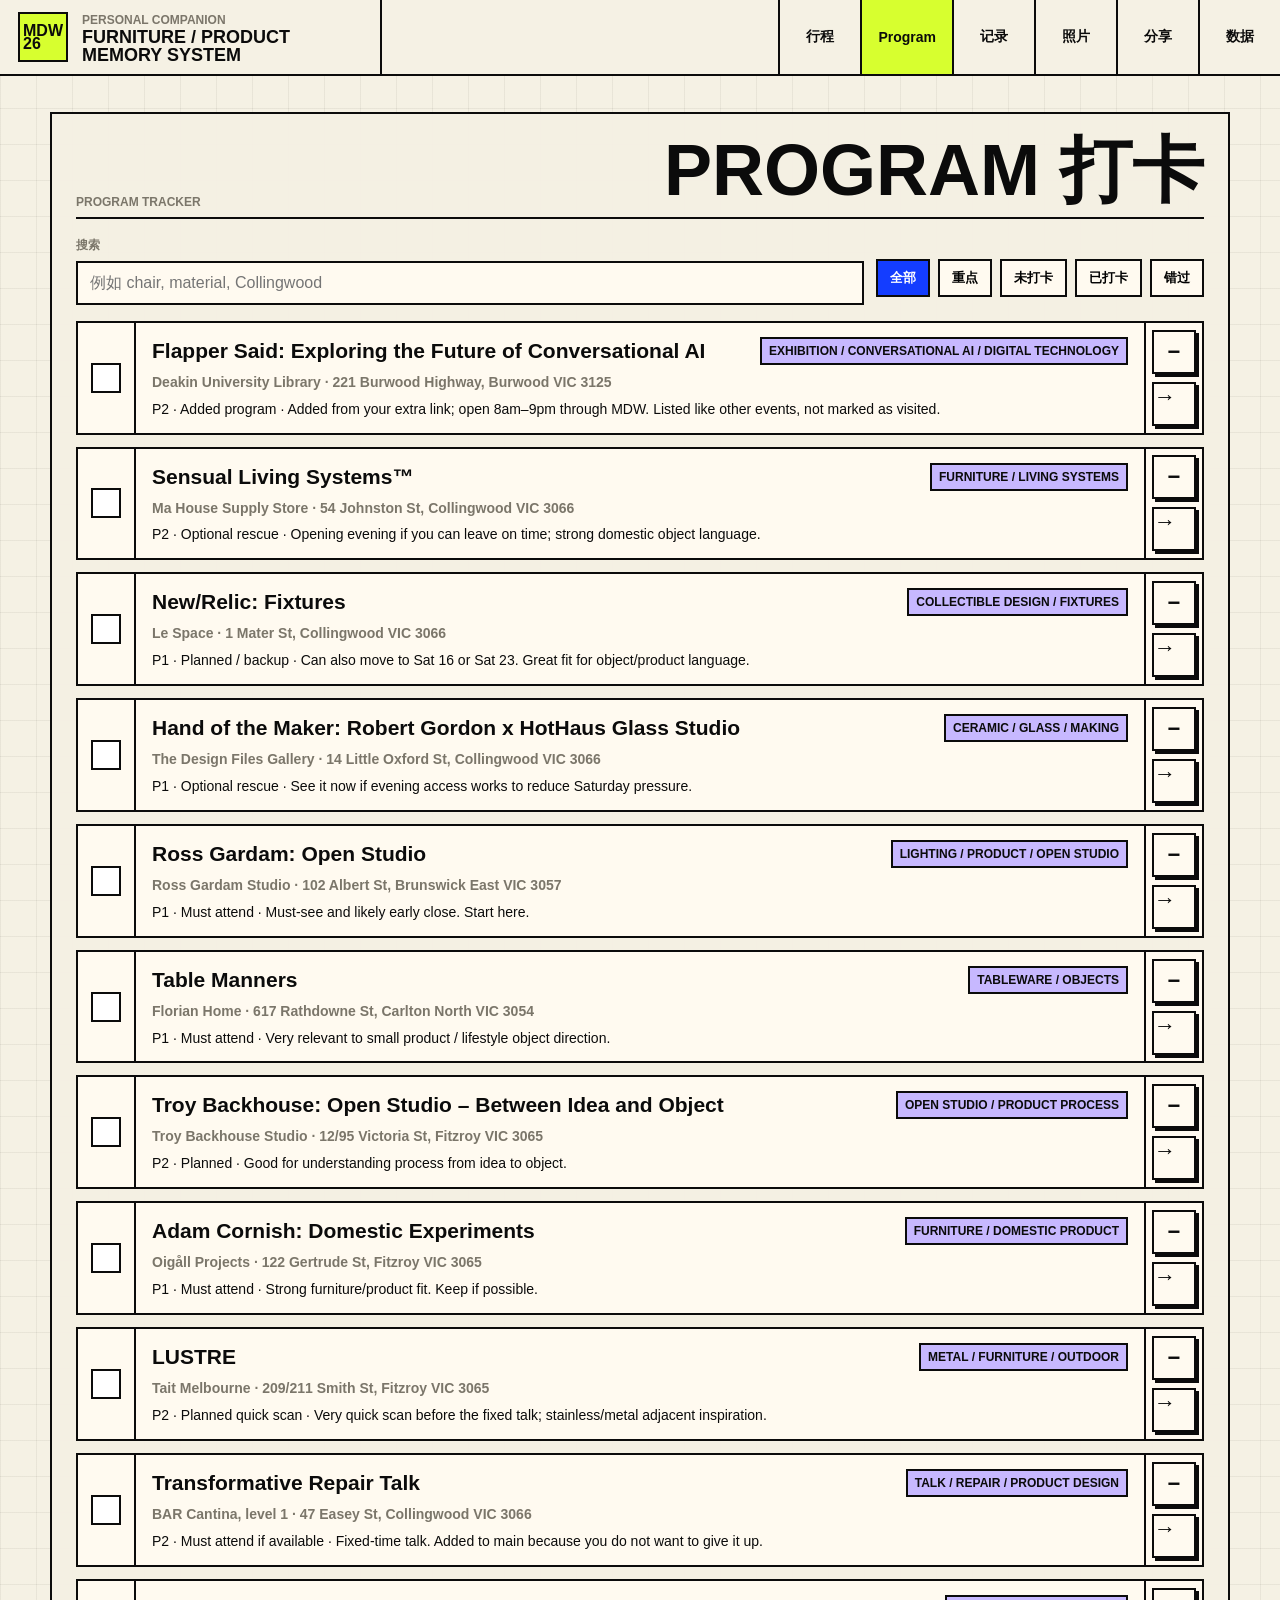
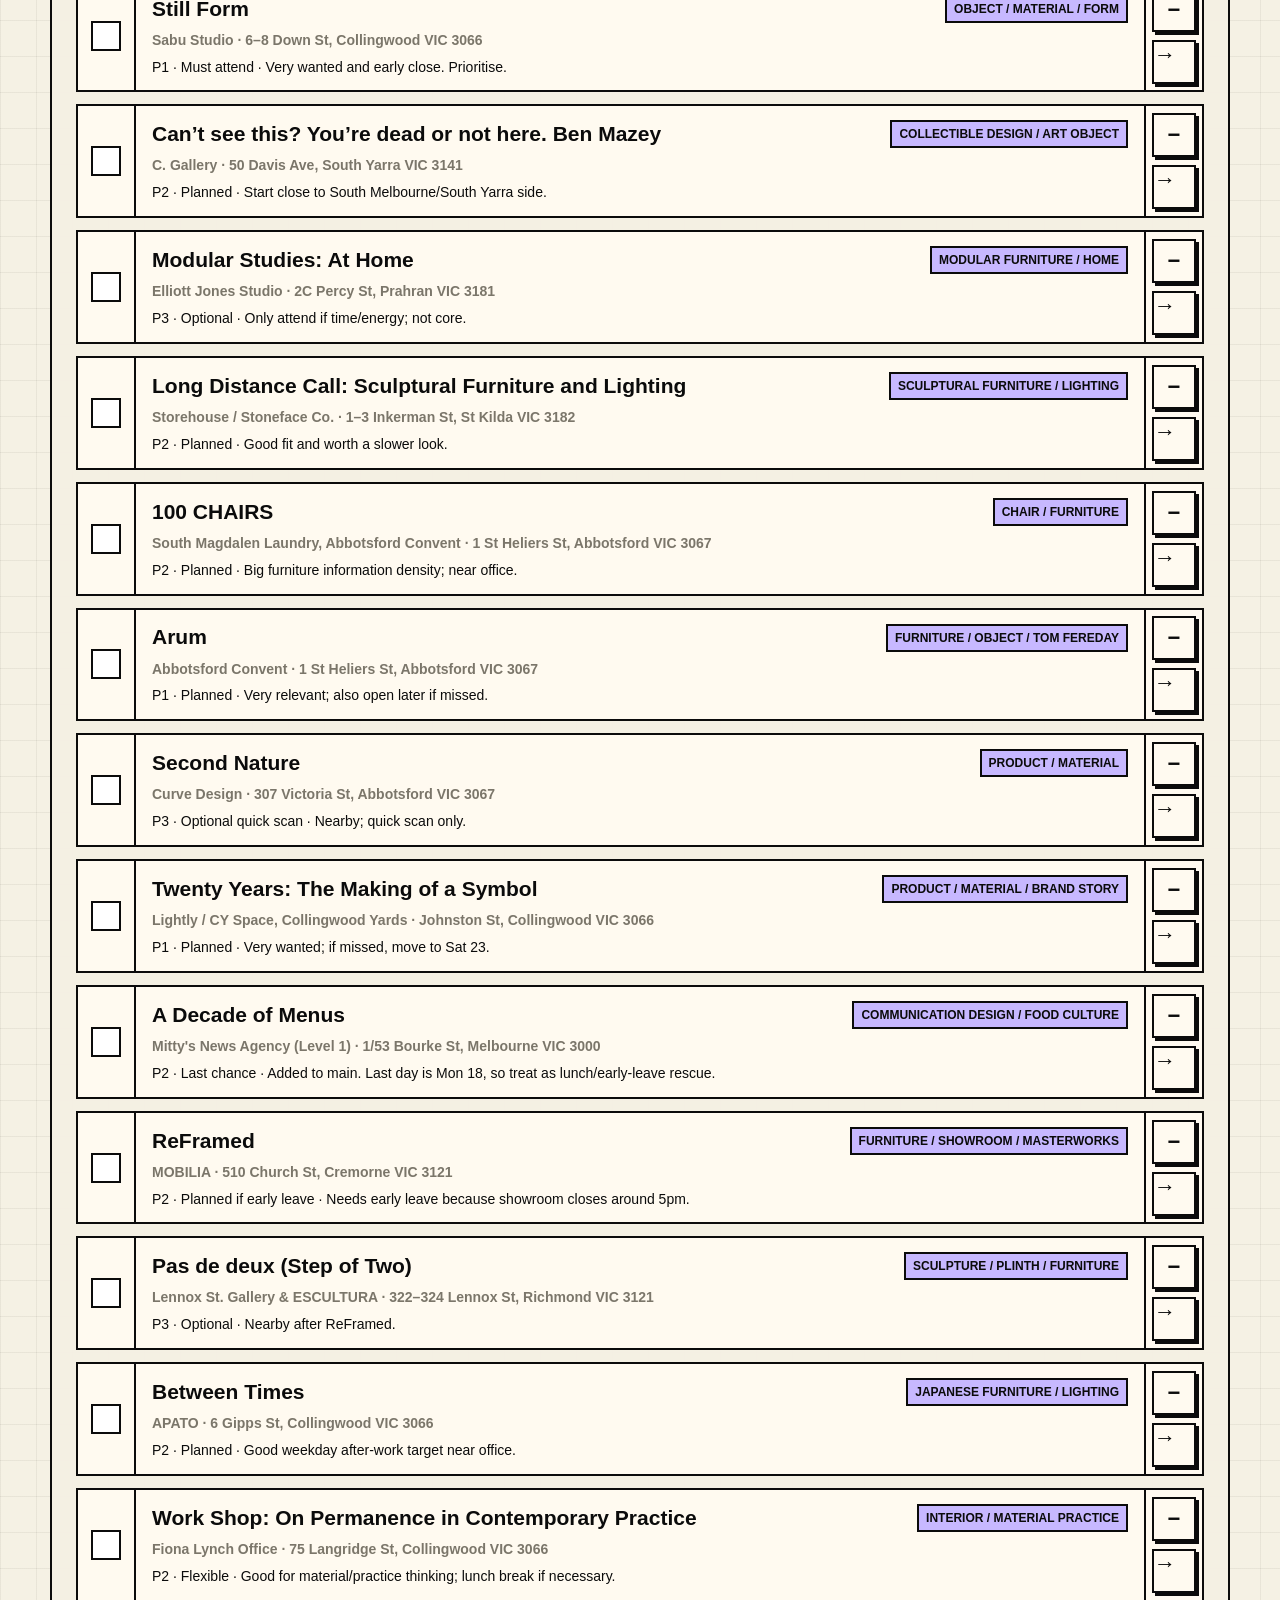
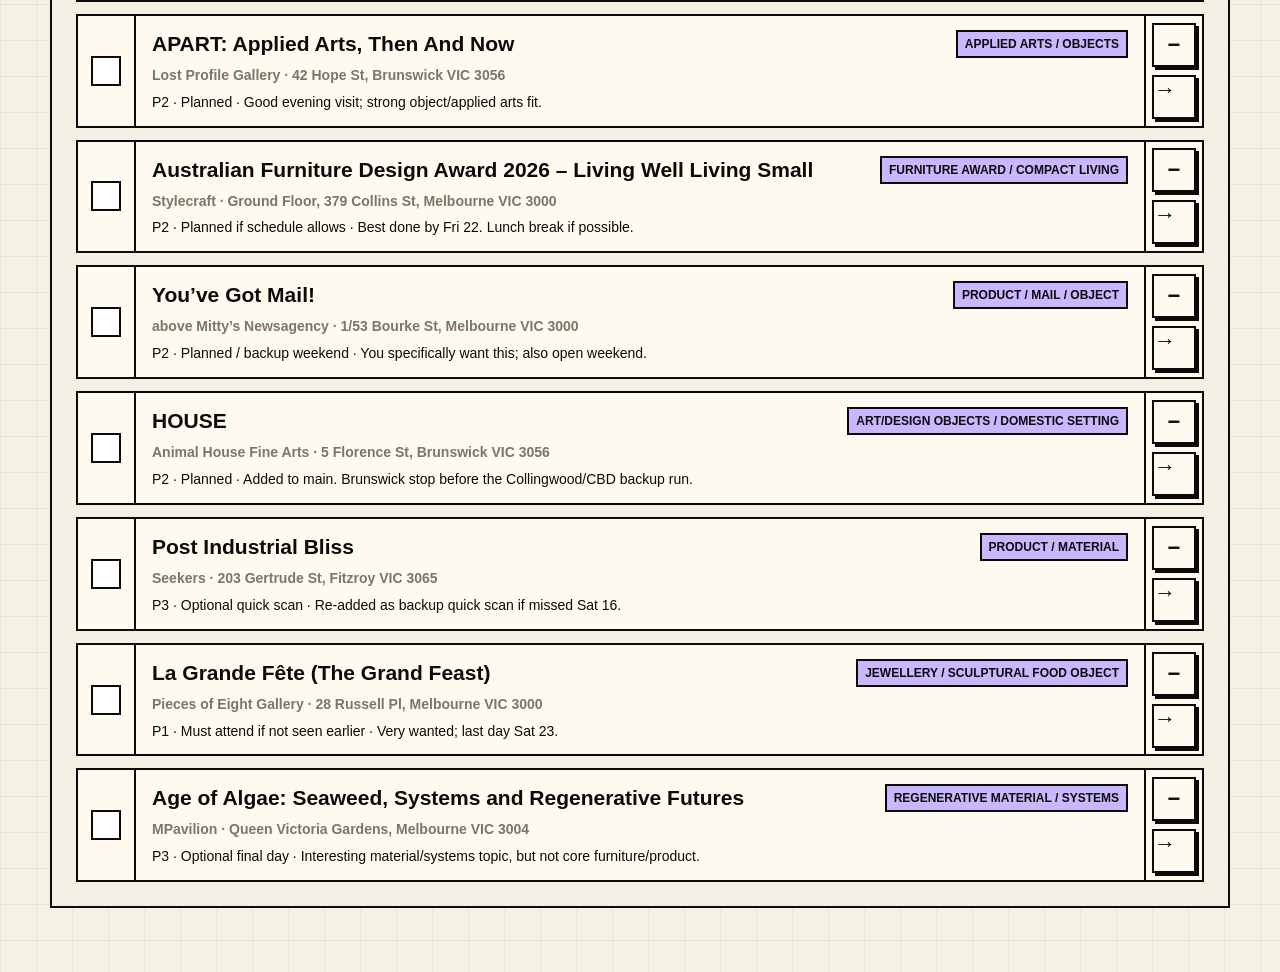
==== program.html @ a8809565 "Add files via upload" ====
<!doctype html>
<html lang="zh-Hans">
<head>
  <meta charset="utf-8">
  <meta name="viewport" content="width=device-width, initial-scale=1">
  <title>Program 打卡 · MDW 2026</title>
  <link rel="stylesheet" href="styles.css">
</head>
<body data-page="program">
  <header class="app-header">
    <a class="brand" href="index.html"><span class="brand-mark">MDW<br>26</span><span><span class="eyebrow">Personal companion</span><strong>Furniture / Product Memory System</strong></span></a>
    <nav class="top-nav" aria-label="主导航">
      <a href="itinerary.html">行程</a><a href="program.html">Program</a><a href="reflections.html">记录</a><a href="photos.html">照片</a><a href="share.html">分享</a><a href="data.html">数据</a>
    </nav>
  </header>
  <main>
    <section class="band">
      <div class="section-title"><p class="eyebrow">Program tracker</p><h1>Program 打卡</h1></div>
      <div class="toolbar">
        <label class="search-box"><span>搜索</span><input id="program-search" type="search" placeholder="例如 chair, material, Collingwood"></label>
        <div class="segmented" aria-label="筛选">
          <button type="button" class="active" data-filter="all">全部</button>
          <button type="button" data-filter="must">重点</button>
          <button type="button" data-filter="open">未打卡</button>
          <button type="button" data-filter="done">已打卡</button>
          <button type="button" data-filter="missed">错过</button>
        </div>
      </div>
      <div id="program-list" class="program-list"></div>
    </section>
  </main>
  <script src="app.js"></script>
</body>
</html>
---- styles.css ----
:root {
  --ink: #0b0b0b;
  --paper: #f5f1e4;
  --muted: #7b766a;
  --line: #0b0b0b;
  --acid: #d7ff2f;
  --blue: #143dff;
  --red: #ff553d;
  --lilac: #c7b8ff;
  --mint: #a8e8d1;
  --panel: #fffaf0;
  --shadow: 6px 6px 0 var(--ink);
  color-scheme: light;
  font-family: Arial, Helvetica, sans-serif;
}

* {
  box-sizing: border-box;
}

html {
  scroll-behavior: smooth;
}

body {
  margin: 0;
  background:
    linear-gradient(90deg, rgba(11,11,11,.055) 1px, transparent 1px),
    linear-gradient(rgba(11,11,11,.055) 1px, transparent 1px),
    var(--paper);
  background-size: 36px 36px;
  color: var(--ink);
}

button,
input,
select,
textarea {
  font: inherit;
}

button {
  cursor: pointer;
}

.app-header {
  position: sticky;
  top: 0;
  z-index: 10;
  display: flex;
  align-items: stretch;
  justify-content: space-between;
  min-height: 74px;
  background: var(--paper);
  border-bottom: 2px solid var(--line);
}

.brand {
  display: flex;
  gap: 14px;
  align-items: center;
  padding: 10px 18px;
  color: inherit;
  text-decoration: none;
  border-right: 2px solid var(--line);
}

.brand-mark {
  display: grid;
  place-items: center;
  width: 50px;
  height: 50px;
  background: var(--acid);
  border: 2px solid var(--line);
  font-weight: 900;
  line-height: .82;
}

.brand strong {
  display: block;
  max-width: 280px;
  font-size: 18px;
  line-height: 1;
  text-transform: uppercase;
}

.eyebrow {
  margin: 0 0 8px;
  color: var(--muted);
  font-size: 12px;
  font-weight: 900;
  letter-spacing: 0;
  text-transform: uppercase;
}

.top-nav {
  display: flex;
  align-items: stretch;
  overflow-x: auto;
}

.top-nav a {
  display: grid;
  place-items: center;
  min-width: 82px;
  padding: 0 16px;
  color: inherit;
  font-size: 14px;
  font-weight: 900;
  text-decoration: none;
  border-left: 2px solid var(--line);
}

.top-nav a:hover,
.top-nav a:focus-visible,
.top-nav a.active {
  background: var(--acid);
  outline: none;
}

main {
  width: min(1180px, calc(100% - 28px));
  margin: 24px auto 64px;
}

.hero-grid {
  display: grid;
  grid-template-columns: minmax(0, 1.5fr) minmax(260px, .8fr);
  min-height: 430px;
  border: 2px solid var(--line);
  background: var(--panel);
  box-shadow: var(--shadow);
}

.hero-copy {
  padding: clamp(24px, 5vw, 56px);
  border-right: 2px solid var(--line);
  background:
    linear-gradient(135deg, transparent 0 72%, var(--lilac) 72% 82%, transparent 82%),
    var(--panel);
}

h1,
h2,
h3,
p {
  letter-spacing: 0;
}

h1 {
  max-width: 790px;
  margin: 0;
  font-size: clamp(46px, 8vw, 94px);
  line-height: .9;
  text-transform: uppercase;
}

.section-title h1 {
  margin: 0 0 14px;
  font-size: clamp(34px, 6vw, 72px);
  line-height: .9;
  text-transform: uppercase;
}

.hero-copy p:not(.eyebrow) {
  max-width: 610px;
  font-size: 20px;
  line-height: 1.45;
}

.hero-actions,
.share-actions {
  display: flex;
  flex-wrap: wrap;
  gap: 10px;
  align-items: center;
  margin-top: 24px;
}

.import-command input {
  position: absolute;
  width: 1px;
  height: 1px;
  opacity: 0;
  pointer-events: none;
}

.storage-note {
  margin-top: 18px;
  padding-top: 14px;
  border-top: 2px solid var(--line);
  color: var(--muted);
  font-size: 14px;
  font-weight: 800;
}

.command,
.icon-command {
  min-height: 44px;
  border: 2px solid var(--line);
  border-radius: 0;
  background: var(--panel);
  color: var(--ink);
  font-weight: 900;
  text-decoration: none;
  box-shadow: 3px 3px 0 var(--ink);
}

.command {
  display: inline-flex;
  align-items: center;
  justify-content: center;
  padding: 10px 16px;
}

.command.primary {
  background: var(--acid);
}

.icon-command {
  width: 44px;
  padding: 0;
  font-size: 22px;
}

.command:active,
.icon-command:active {
  transform: translate(3px, 3px);
  box-shadow: none;
}

.status-board {
  display: grid;
  grid-template-rows: repeat(4, 1fr);
}

.status-board div {
  display: flex;
  flex-direction: column;
  justify-content: center;
  padding: 28px;
  border-bottom: 2px solid var(--line);
}

.status-board div:nth-child(1) {
  background: var(--blue);
  color: white;
}

.status-board div:nth-child(2) {
  background: var(--red);
}

.status-board div:nth-child(3) {
  background: var(--mint);
}

.status-board div:nth-child(4) {
  background: var(--lilac);
  border-bottom: 0;
}

.status-board span {
  font-size: 76px;
  font-weight: 900;
  line-height: .82;
}

.status-board small {
  margin-top: 10px;
  font-size: 15px;
  font-weight: 900;
  text-transform: uppercase;
}

.band {
  margin-top: 36px;
  padding: 24px;
  border: 2px solid var(--line);
  background: rgba(245, 241, 228, .94);
}

.section-title {
  display: flex;
  align-items: end;
  justify-content: space-between;
  gap: 18px;
  margin-bottom: 18px;
  border-bottom: 2px solid var(--line);
}

.section-title h2 {
  margin: 0 0 14px;
  font-size: clamp(28px, 5vw, 52px);
  line-height: .9;
  text-transform: uppercase;
}

.today-card,
.next-stop-panel,
.share-card {
  border: 2px solid var(--line);
  background: var(--panel);
}

.today-card {
  display: flex;
  justify-content: space-between;
  gap: 16px;
  align-items: center;
  padding: 18px;
}

.today-card strong {
  font-size: 24px;
}

.today-card p {
  margin: 6px 0 0;
  color: var(--muted);
}

.next-stop-panel {
  display: none;
  margin-top: 14px;
  padding: 18px;
  background: var(--acid);
}

.next-stop-panel.active {
  display: block;
}

.page-link-grid {
  display: grid;
  grid-template-columns: repeat(auto-fit, minmax(220px, 1fr));
  gap: 14px;
  margin-top: 36px;
}

.page-link-grid a {
  display: grid;
  gap: 10px;
  min-height: 150px;
  padding: 18px;
  border: 2px solid var(--line);
  background: var(--panel);
  color: inherit;
  text-decoration: none;
  box-shadow: 4px 4px 0 var(--ink);
}

.sync-step {
  display: grid;
  gap: 10px;
  min-height: 150px;
  padding: 18px;
  border: 2px solid var(--line);
  background: var(--panel);
  box-shadow: 4px 4px 0 var(--ink);
}

.sync-step strong {
  font-size: 24px;
  line-height: 1;
  text-transform: uppercase;
}

.sync-step span {
  color: var(--muted);
  font-weight: 800;
  line-height: 1.35;
}

.data-hero {
  display: grid;
  grid-template-columns: minmax(0, 1fr) minmax(280px, .8fr);
  gap: 18px;
  align-items: stretch;
}

.data-hero h2 {
  margin: 0;
  font-size: clamp(28px, 5vw, 52px);
  line-height: .9;
  text-transform: uppercase;
}

.data-hero p {
  max-width: 660px;
  line-height: 1.45;
  font-weight: 800;
}

.data-stats {
  display: grid;
  grid-template-columns: repeat(2, 1fr);
  border: 2px solid var(--line);
}

.data-stats div {
  display: grid;
  gap: 6px;
  padding: 16px;
  border-right: 2px solid var(--line);
  border-bottom: 2px solid var(--line);
  background: var(--panel);
}

.data-stats div:nth-child(even) {
  border-right: 0;
}

.data-stats div:nth-child(n+3) {
  border-bottom: 0;
}

.data-stats span {
  font-size: 42px;
  font-weight: 900;
  line-height: .86;
}

.data-stats small {
  font-size: 13px;
  font-weight: 900;
  text-transform: uppercase;
}

.data-actions {
  display: flex;
  flex-wrap: wrap;
  gap: 10px;
  margin-top: 18px;
}

.page-link-grid a:hover,
.page-link-grid a:focus-visible {
  background: var(--acid);
  outline: none;
}

.page-link-grid strong {
  font-size: 24px;
  line-height: 1;
  text-transform: uppercase;
}

.page-link-grid span {
  color: var(--muted);
  font-weight: 800;
  line-height: 1.35;
}

.tabs,
.segmented {
  display: flex;
  gap: 8px;
  overflow-x: auto;
  padding-bottom: 8px;
}

.tabs button,
.segmented button {
  flex: 0 0 auto;
  min-height: 38px;
  padding: 8px 12px;
  border: 2px solid var(--line);
  background: var(--panel);
  font-size: 13px;
  font-weight: 900;
}

.tabs button.active,
.segmented button.active {
  background: var(--blue);
  color: white;
}

.date-bar {
  display: flex;
  gap: 8px;
  overflow-x: auto;
  padding-top: 14px;
}

.date-bar a {
  flex: 0 0 auto;
  min-height: 40px;
  padding: 10px 12px;
  border: 2px solid var(--line);
  background: var(--panel);
  color: inherit;
  font-size: 13px;
  font-weight: 900;
  text-decoration: none;
  white-space: nowrap;
}

.date-bar a.active,
.date-bar a:hover,
.date-bar a:focus-visible {
  background: var(--blue);
  color: white;
  outline: none;
}

.route-panel {
  margin-top: 12px;
  border: 2px solid var(--line);
  background: var(--panel);
}

.route-list {
  display: grid;
  gap: 22px;
  margin-top: 22px;
}

.route-page-card {
  border: 2px solid var(--line);
  background: var(--panel);
}

.route-head {
  display: grid;
  grid-template-columns: 1fr auto;
  gap: 14px;
  padding: 18px;
  border-bottom: 2px solid var(--line);
  background: var(--lilac);
}

.route-head h3 {
  margin: 0;
  font-size: 28px;
  line-height: 1;
  text-transform: uppercase;
}

.route-head p {
  margin: 8px 0 0;
  font-weight: 700;
}

.route-stops {
  display: grid;
}

.route-stop {
  display: grid;
  grid-template-columns: 86px minmax(0, 1fr) minmax(160px, 260px) 104px;
  gap: 0;
  width: 100%;
  padding: 0;
  border-bottom: 2px solid var(--line);
  border-top: 0;
  border-right: 0;
  border-left: 0;
  background: transparent;
  color: inherit;
  text-align: left;
  text-decoration: none;
}

.route-stop:last-child {
  border-bottom: 0;
}

.route-stop:hover,
.route-stop:focus-visible {
  background: #fff5bf;
  outline: none;
}

.route-stop.missed {
  opacity: .62;
}

.route-stop.missed .route-main,
.route-stop.missed .route-note {
  text-decoration: line-through;
  text-decoration-thickness: 2px;
}

.route-stop.done .route-note::after {
  content: " / done";
  color: var(--blue);
}

.route-time {
  padding: 14px;
  background: var(--ink);
  color: var(--paper);
  font-size: 20px;
  font-weight: 900;
}

.route-main {
  padding: 14px 16px;
  border-right: 2px solid var(--line);
  color: inherit;
  text-decoration: none;
}

.route-main strong {
  display: block;
  font-size: 20px;
  line-height: 1.05;
}

.route-main span {
  display: block;
  margin-top: 6px;
  color: var(--muted);
  font-size: 14px;
  font-weight: 700;
}

.route-note {
  padding: 14px;
  font-size: 14px;
  font-weight: 800;
  border-right: 2px solid var(--line);
}

.route-actions {
  display: grid;
  place-items: center;
  padding: 10px;
}

.miss-command {
  min-height: 34px;
  padding: 6px 10px;
  box-shadow: none;
  background: var(--panel);
  font-size: 13px;
}

.route-stop.missed .miss-command {
  background: var(--red);
}

.toolbar {
  display: grid;
  grid-template-columns: minmax(240px, 1fr) auto;
  gap: 12px;
  align-items: end;
  margin-bottom: 16px;
}

label span,
.search-box span {
  display: block;
  margin-bottom: 7px;
  color: var(--muted);
  font-size: 12px;
  font-weight: 900;
  text-transform: uppercase;
}

input,
select,
textarea {
  width: 100%;
  border: 2px solid var(--line);
  border-radius: 0;
  background: var(--panel);
  color: var(--ink);
  padding: 11px 12px;
}

textarea {
  resize: vertical;
}

.program-list,
.reflection-list {
  display: grid;
  gap: 12px;
}

.program-card {
  display: grid;
  grid-template-columns: 58px 1fr 58px;
  border: 2px solid var(--line);
  background: var(--panel);
}

.program-card.done {
  background: #e9f3df;
}

.program-card.missed {
  background: #eee9df;
  opacity: .78;
}

.program-card.missed .program-copy h3,
.program-card.missed .why,
.program-card.missed .meta {
  text-decoration: line-through;
  text-decoration-thickness: 2px;
}

.check-cell {
  display: grid;
  place-items: center;
  border-right: 2px solid var(--line);
}

.check-button {
  width: 30px;
  height: 30px;
  border: 2px solid var(--line);
  background: white;
}

.program-card.done .check-button {
  background: var(--acid);
}

.program-card.done .check-button::after {
  content: "";
  display: block;
  width: 15px;
  height: 8px;
  margin: 6px 0 0 5px;
  border-left: 3px solid var(--ink);
  border-bottom: 3px solid var(--ink);
  transform: rotate(-45deg);
}

.program-card.missed .check-button {
  background: var(--red);
}

.program-card.missed .check-button::before {
  content: "";
  display: block;
  width: 18px;
  margin: 12px 0 0 4px;
  border-top: 3px solid var(--ink);
}

.program-copy {
  padding: 14px 16px;
  color: inherit;
  text-decoration: none;
}

.card-line {
  display: flex;
  flex-wrap: wrap;
  gap: 8px;
  align-items: center;
  justify-content: space-between;
}

.card-line h3 {
  margin: 0;
  font-size: 21px;
  line-height: 1.05;
}

.pill {
  padding: 5px 7px;
  border: 2px solid var(--line);
  background: var(--lilac);
  font-size: 12px;
  font-weight: 900;
  text-transform: uppercase;
}

.meta,
.why {
  margin: 8px 0 0;
  font-size: 14px;
  line-height: 1.35;
}

.meta {
  color: var(--muted);
  font-weight: 800;
}

.card-actions {
  display: grid;
  align-content: center;
  justify-items: center;
  gap: 8px;
  border-left: 2px solid var(--line);
}

.reflection-form {
  display: grid;
  grid-template-columns: repeat(2, minmax(0, 1fr));
  gap: 14px;
  margin-bottom: 18px;
}

.reflection-form label:nth-child(4),
.reflection-form button {
  grid-column: 1 / -1;
}

.reflection-item {
  border: 2px solid var(--line);
  background: var(--panel);
  padding: 16px;
}

.reflection-item h3 {
  margin: 0;
}

.reflection-item a,
.photo-card a {
  color: inherit;
}

.reflection-item p {
  margin: 9px 0 0;
  line-height: 1.4;
}

.reflection-blocks {
  display: grid;
  gap: 12px;
  margin-top: 14px;
}

.reflection-block {
  padding: 12px;
  border: 2px solid var(--line);
  background: var(--paper);
}

.reflection-block span {
  display: block;
  margin-bottom: 8px;
  color: var(--muted);
  font-size: 12px;
  font-weight: 900;
  text-transform: uppercase;
}

.reflection-block p {
  margin: 0;
  line-height: 1.5;
  white-space: pre-wrap;
}

.photo-uploader {
  display: grid;
  grid-template-columns: 260px 1fr;
  gap: 14px;
  margin-bottom: 18px;
}

.drop-zone {
  display: grid;
  gap: 6px;
  min-height: 112px;
  place-items: center;
  padding: 18px;
  border: 2px dashed var(--line);
  background: var(--panel);
  text-align: center;
}

.drop-zone input {
  width: auto;
  border: 0;
  padding: 0;
  background: transparent;
}

.drop-zone strong {
  font-size: 20px;
  text-transform: uppercase;
}

.photo-grid {
  display: grid;
  grid-template-columns: repeat(auto-fill, minmax(190px, 1fr));
  gap: 12px;
}

.detail-band {
  background: #fff8d4;
}

.detail-card {
  border: 2px solid var(--line);
  background: var(--panel);
}

.detail-hero {
  display: grid;
  gap: 10px;
  padding: 18px;
  border-bottom: 2px solid var(--line);
  background: var(--acid);
}

.detail-hero h1,
.detail-hero h3 {
  margin: 0;
  font-size: clamp(34px, 6vw, 68px);
  line-height: .88;
  text-transform: uppercase;
}

.detail-hero p {
  max-width: 780px;
  margin: 0;
  font-weight: 800;
  line-height: 1.35;
}

.detail-hero .command {
  justify-self: start;
}

.inline-links {
  display: flex;
  flex-wrap: wrap;
  gap: 8px;
}

.detail-actions {
  display: flex;
  flex-wrap: wrap;
  gap: 10px;
}

.detail-tools,
.detail-archive {
  display: grid;
  grid-template-columns: repeat(2, minmax(0, 1fr));
  gap: 16px;
  padding: 18px;
}

.detail-tools {
  border-bottom: 2px solid var(--line);
}

.mini-form {
  display: grid;
  gap: 12px;
  align-content: start;
  padding: 16px;
  border: 2px solid var(--line);
  background: var(--paper);
}

.thoughts-panel {
  display: grid;
  gap: 12px;
  align-content: start;
}

.thoughts-bar,
.thought-actions,
.form-actions {
  display: flex;
  flex-wrap: wrap;
  gap: 10px;
}

.thought-actions {
  margin-top: 14px;
  padding-top: 12px;
  border-top: 2px solid var(--line);
}

.thoughts-form[hidden] {
  display: none;
}

.mini-form h4,
.mini-form h2,
.detail-archive h4,
.detail-archive h2 {
  margin: 0;
  font-size: 18px;
  text-transform: uppercase;
}

.drop-zone.compact {
  min-height: 152px;
}

.compact-grid {
  grid-template-columns: repeat(auto-fill, minmax(130px, 1fr));
  margin-top: 10px;
}

.filter-line {
  display: block;
  max-width: 420px;
  margin-bottom: 18px;
}

.photo-card {
  overflow: hidden;
  border: 2px solid var(--line);
  background: var(--panel);
}

.photo-card img {
  display: block;
  width: 100%;
  aspect-ratio: 1 / 1;
  object-fit: cover;
  border-bottom: 2px solid var(--line);
}

.photo-card div {
  display: grid;
  gap: 8px;
  padding: 10px;
}

.photo-card strong {
  font-size: 13px;
  line-height: 1.15;
}

.photo-card button {
  justify-self: start;
}

.share-layout {
  display: grid;
  grid-template-columns: minmax(0, .85fr) minmax(280px, 1fr);
  gap: 18px;
}

.share-card {
  padding: 18px;
}

.share-card h3 {
  margin: 0;
  font-size: 30px;
  line-height: 1;
  text-transform: uppercase;
}

.share-card p {
  line-height: 1.45;
  white-space: pre-line;
}

.poster-strip {
  display: grid;
  grid-template-columns: repeat(3, 1fr);
  gap: 10px;
}

.poster-strip img {
  width: 100%;
  height: 360px;
  object-fit: cover;
  object-position: top left;
  border: 2px solid var(--line);
  background: var(--panel);
}

.empty-state {
  padding: 18px;
  border: 2px solid var(--line);
  background: var(--panel);
  color: var(--muted);
  font-weight: 800;
}

@media (max-width: 820px) {
  .app-header {
    position: static;
    display: block;
  }

  .brand {
    border-right: 0;
    border-bottom: 2px solid var(--line);
  }

  .top-nav a {
    min-width: 76px;
    min-height: 50px;
  }

  main {
    width: min(100% - 18px, 1180px);
    margin-top: 12px;
  }

  .hero-grid,
  .toolbar,
  .photo-uploader,
  .share-layout,
  .data-hero {
    grid-template-columns: 1fr;
  }

  .hero-copy {
    border-right: 0;
    border-bottom: 2px solid var(--line);
  }

  .status-board {
    grid-template-columns: repeat(2, 1fr);
    grid-template-rows: none;
  }

  .status-board div {
    padding: 16px;
    border-right: 2px solid var(--line);
    border-bottom: 0;
  }

  .status-board div:nth-child(even) {
    border-right: 0;
  }

  .status-board span {
    font-size: 42px;
  }

  .band {
    padding: 14px;
  }

  .section-title {
    display: block;
  }

  .today-card,
  .route-head {
    display: block;
  }

  .today-card .command {
    margin-top: 14px;
    width: 100%;
  }

  .route-stop {
    grid-template-columns: 74px 1fr;
  }

  .route-note {
    grid-column: 1 / -1;
    border-top: 2px solid var(--line);
    border-right: 0;
  }

  .route-actions {
    grid-column: 1 / -1;
    justify-content: stretch;
    border-top: 2px solid var(--line);
  }

  .route-actions .command {
    width: 100%;
  }

  .reflection-form,
  .program-card,
  .detail-tools,
  .detail-archive {
    grid-template-columns: 1fr;
  }

  .check-cell,
  .card-actions {
    display: flex;
    justify-content: flex-start;
    padding: 10px;
    border-right: 0;
    border-left: 0;
  }

  .check-cell {
    border-bottom: 2px solid var(--line);
  }

  .card-actions {
    border-top: 2px solid var(--line);
  }

  .poster-strip {
    grid-template-columns: 1fr;
  }

  .poster-strip img {
    height: 280px;
  }
}
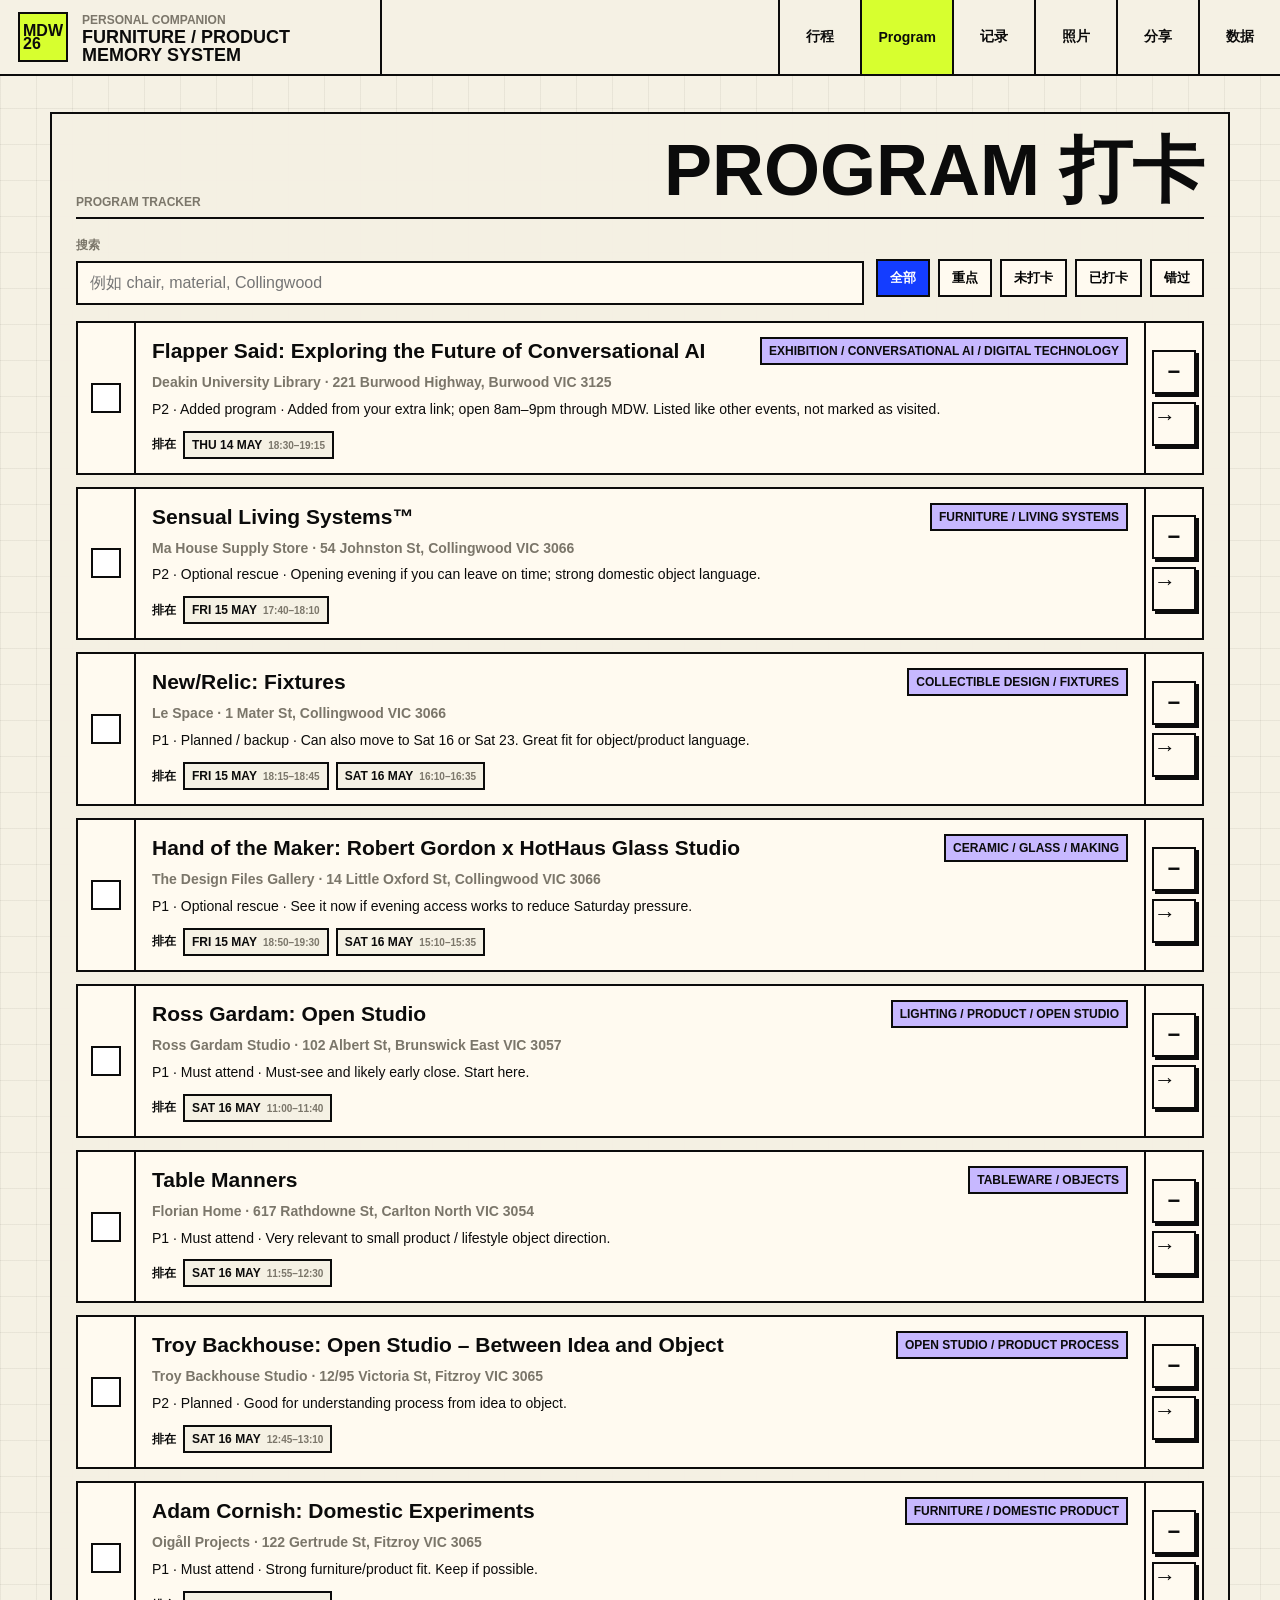
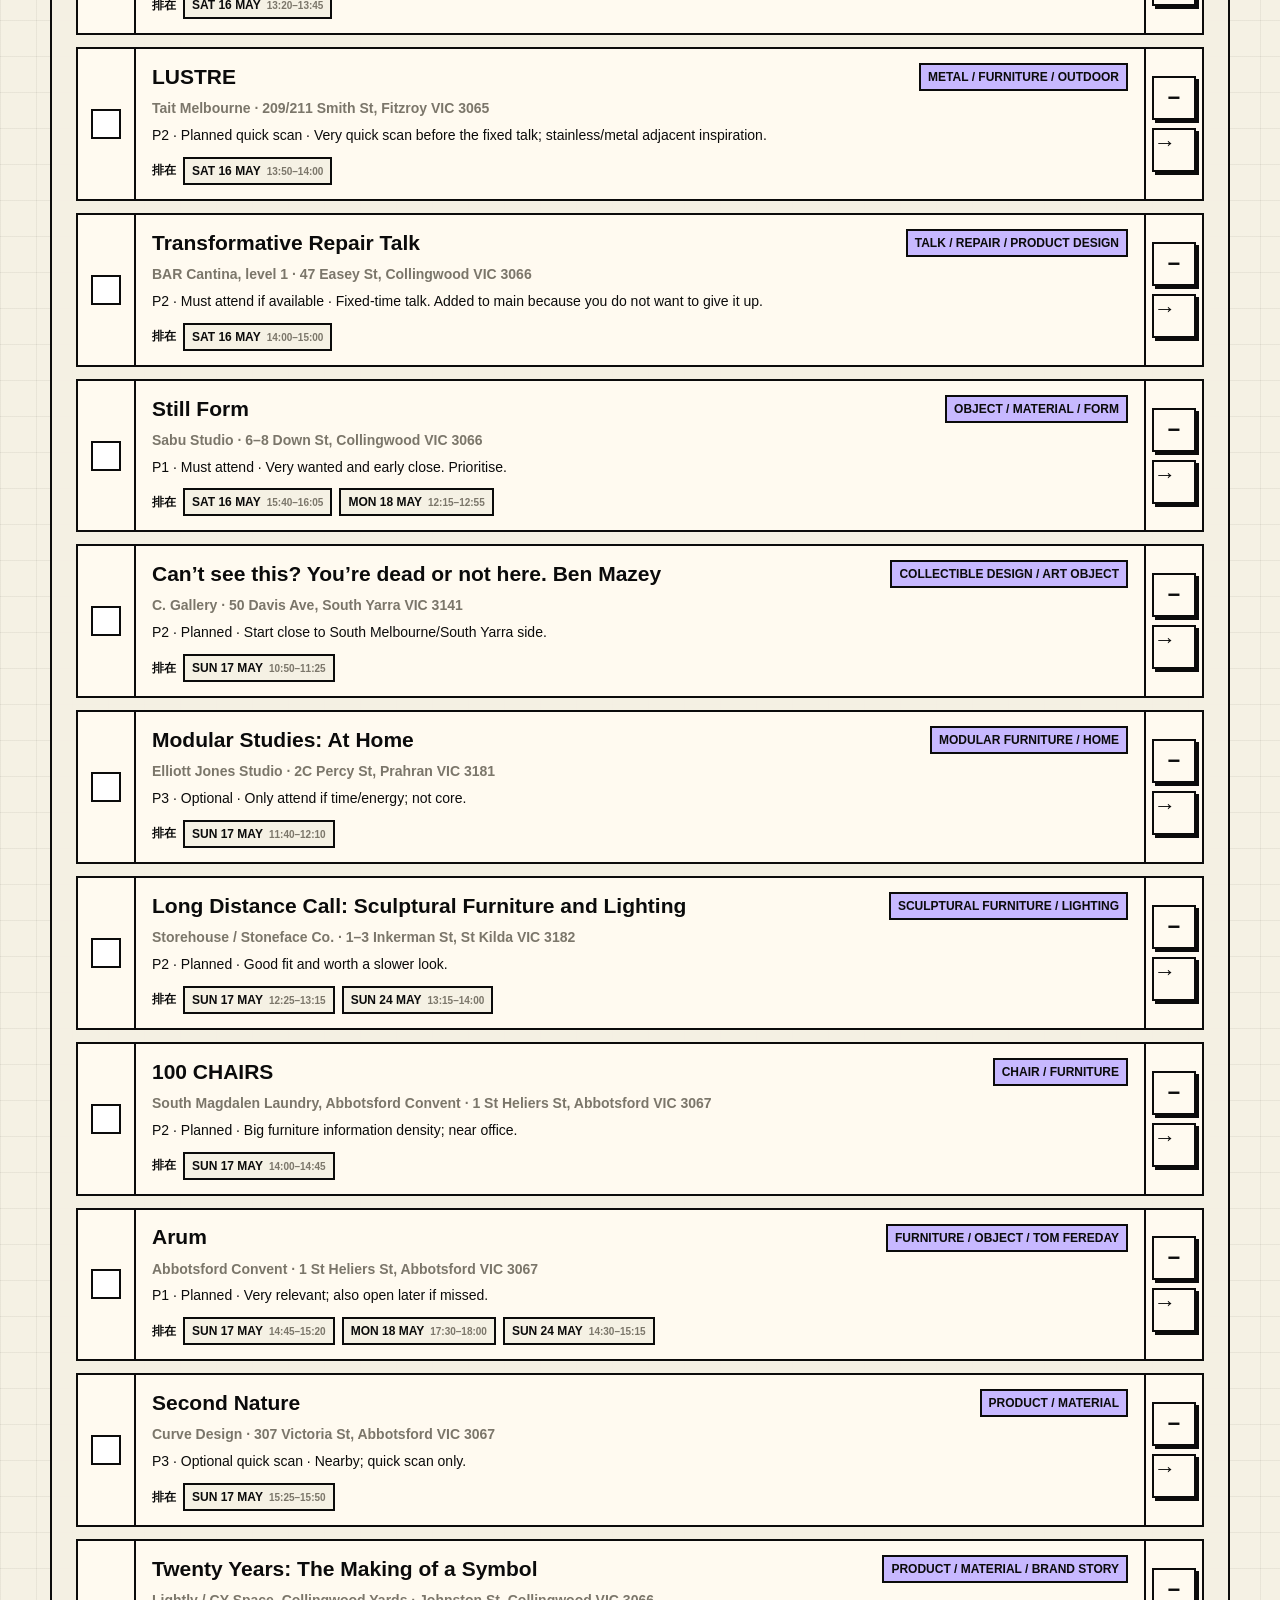
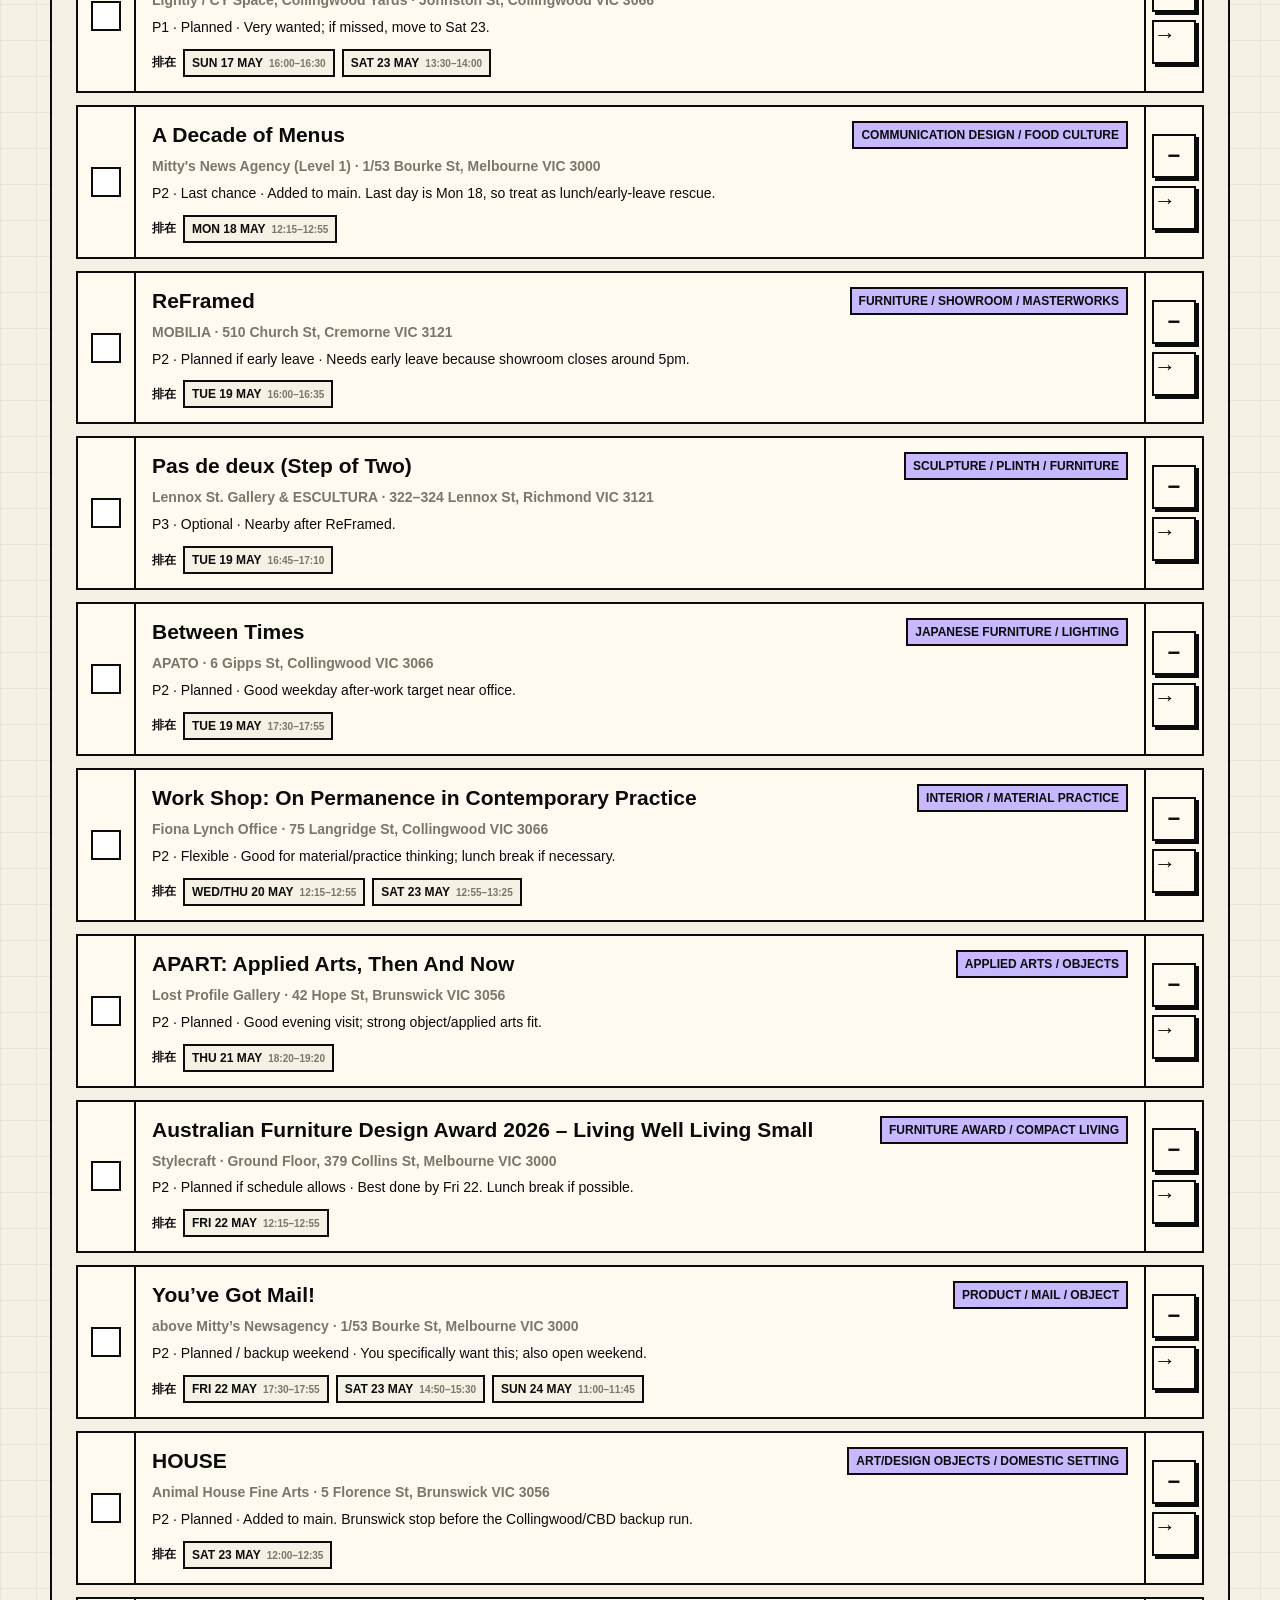
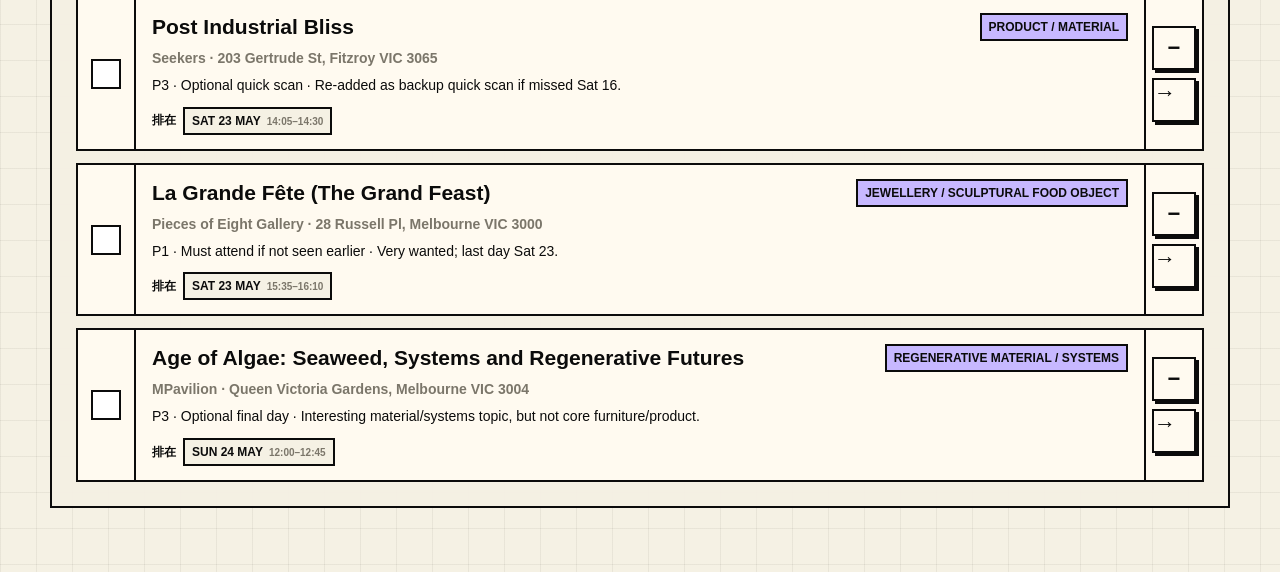
==== commit 4a71b28f: "Add files via upload" ====
--- a/program.html
+++ b/program.html
@@ -26,6 +26,7 @@
           <button type="button" data-filter="missed">错过</button>
         </div>
       </div>
+      <div id="missed-section" class="status-section" aria-live="polite"></div>
       <div id="program-list" class="program-list"></div>
     </section>
   </main>
--- a/styles.css
+++ b/styles.css
@@ -681,6 +681,73 @@
   gap: 12px;
 }
 
+.status-section {
+  margin-bottom: 16px;
+}
+
+.status-section:empty {
+  display: none;
+}
+
+.status-section-head {
+  display: grid;
+  grid-template-columns: 1fr auto;
+  gap: 4px 12px;
+  align-items: end;
+  padding: 12px;
+  border: 2px solid var(--line);
+  border-bottom: 0;
+  background: #eee9df;
+}
+
+.status-section-head .eyebrow {
+  grid-column: 1 / -1;
+}
+
+.status-section-head h2 {
+  margin: 0;
+  font-size: 30px;
+  line-height: .95;
+}
+
+.status-section-head span {
+  font-size: 13px;
+  font-weight: 900;
+  text-transform: uppercase;
+}
+
+.status-chip-list {
+  display: grid;
+  grid-template-columns: repeat(auto-fit, minmax(220px, 1fr));
+  border: 2px solid var(--line);
+}
+
+.status-chip-list a {
+  display: grid;
+  gap: 5px;
+  min-height: 86px;
+  padding: 12px;
+  border-right: 2px solid var(--line);
+  color: inherit;
+  text-decoration: none;
+  opacity: .68;
+}
+
+.status-chip-list a:last-child {
+  border-right: 0;
+}
+
+.status-chip-list strong {
+  text-decoration: line-through;
+  text-decoration-thickness: 2px;
+}
+
+.status-chip-list span {
+  color: var(--muted);
+  font-size: 13px;
+  font-weight: 800;
+}
+
 .program-card {
   display: grid;
   grid-template-columns: 58px 1fr 58px;
@@ -699,7 +766,8 @@
 
 .program-card.missed .program-copy h3,
 .program-card.missed .why,
-.program-card.missed .meta {
+.program-card.missed .meta,
+.program-card.missed .route-options {
   text-decoration: line-through;
   text-decoration-thickness: 2px;
 }
@@ -747,6 +815,10 @@
 .program-copy {
   padding: 14px 16px;
   color: inherit;
+}
+
+.program-copy a {
+  color: inherit;
   text-decoration: none;
 }
 
@@ -785,6 +857,48 @@
   font-weight: 800;
 }
 
+.route-options {
+  display: flex;
+  flex-wrap: wrap;
+  gap: 7px;
+  align-items: center;
+  margin-top: 12px;
+  color: var(--muted);
+  font-size: 12px;
+  font-weight: 900;
+  text-transform: uppercase;
+}
+
+.route-options > span {
+  color: var(--ink);
+}
+
+.route-options a {
+  display: inline-flex;
+  gap: 6px;
+  align-items: baseline;
+  padding: 5px 7px;
+  border: 2px solid var(--line);
+  background: var(--paper);
+  color: var(--ink);
+  text-decoration: none;
+}
+
+.route-options a:hover,
+.route-options a:focus-visible {
+  background: var(--acid);
+  outline: none;
+}
+
+.route-options small {
+  color: var(--muted);
+  font-size: 10px;
+}
+
+.muted-option {
+  opacity: .7;
+}
+
 .card-actions {
   display: grid;
   align-content: center;
@@ -895,6 +1009,30 @@
 .detail-card {
   border: 2px solid var(--line);
   background: var(--panel);
+}
+
+.detail-card.missed {
+  background: #eee9df;
+}
+
+.detail-card.missed .detail-hero {
+  background: #d8d2c5;
+}
+
+.detail-card.missed .detail-hero h1,
+.detail-card.missed #detail-address,
+.detail-card.missed #detail-why {
+  opacity: .58;
+  text-decoration: line-through;
+  text-decoration-thickness: 3px;
+}
+
+.detail-card.missed .pill {
+  background: var(--red);
+}
+
+.detail-card.done .detail-hero {
+  background: #e9f3df;
 }
 
 .detail-hero {
